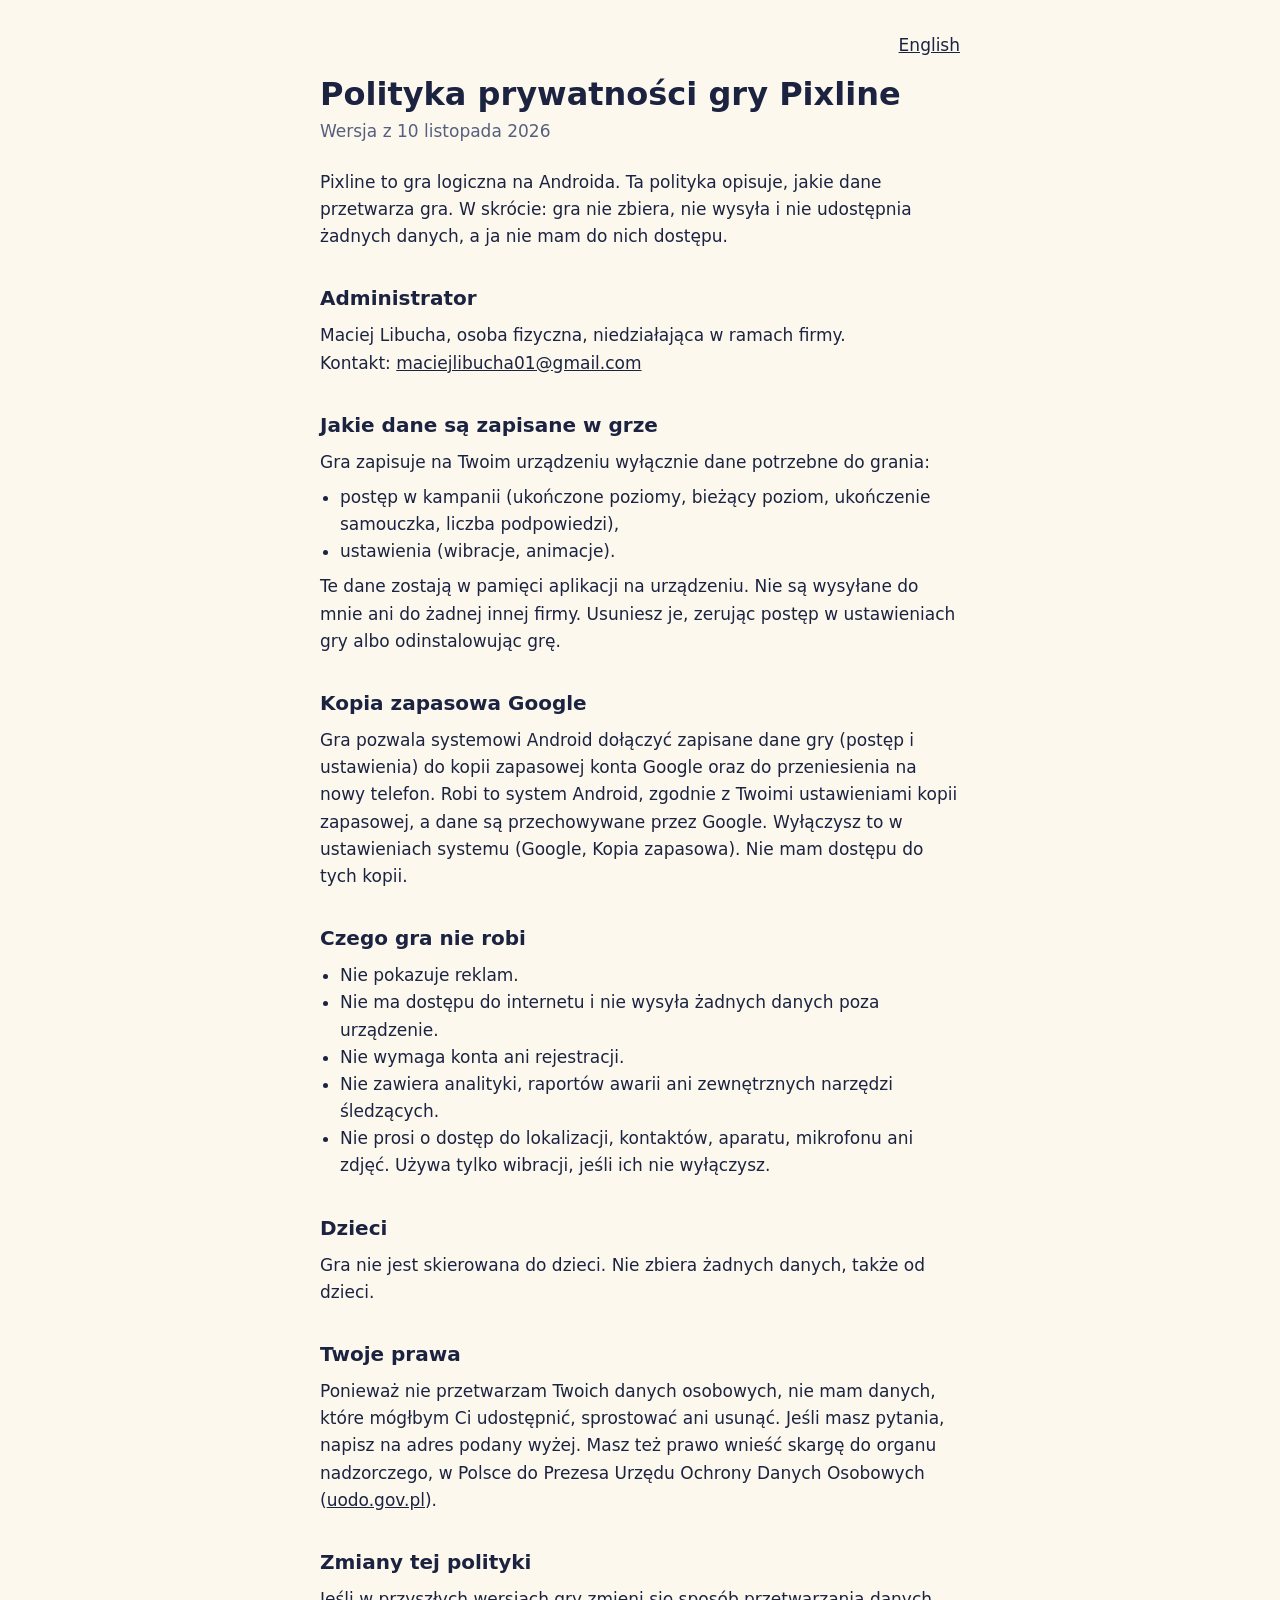
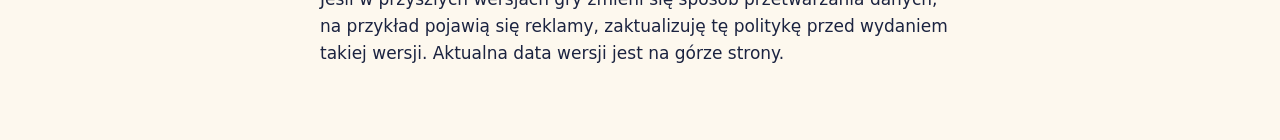
==== pl/index.html @ 83714ef3 "Polityka prywatności Pixline (PL i EN) Co-Authored-By: Claude Sonnet 5.5 <noreply@anthropic.com>" ====
<!doctype html>
<html lang="pl">
<head>
  <meta charset="utf-8">
  <meta name="viewport" content="width=device-width, initial-scale=1">
  <title>Pixline: polityka prywatności</title>
  <link rel="stylesheet" href="../style.css">
</head>
<body>
  <main>
    <p class="lang"><a href="../en/">English</a></p>
    <h1>Polityka prywatności gry Pixline</h1>
    <p class="meta">Wersja z 10 listopada 2026</p>

    <p>Pixline to gra logiczna na Androida. Ta polityka opisuje, jakie dane przetwarza gra. W skrócie: gra nie zbiera, nie wysyła i nie udostępnia żadnych danych, a ja nie mam do nich dostępu.</p>

    <h2>Administrator</h2>
    <p>Maciej Libucha, osoba fizyczna, niedziałająca w ramach firmy.<br>
    Kontakt: <a href="mailto:maciejlibucha01@gmail.com">maciejlibucha01@gmail.com</a></p>

    <h2>Jakie dane są zapisane w grze</h2>
    <p>Gra zapisuje na Twoim urządzeniu wyłącznie dane potrzebne do grania:</p>
    <ul>
      <li>postęp w kampanii (ukończone poziomy, bieżący poziom, ukończenie samouczka, liczba podpowiedzi),</li>
      <li>ustawienia (wibracje, animacje).</li>
    </ul>
    <p>Te dane zostają w pamięci aplikacji na urządzeniu. Nie są wysyłane do mnie ani do żadnej innej firmy. Usuniesz je, zerując postęp w ustawieniach gry albo odinstalowując grę.</p>

    <h2>Kopia zapasowa Google</h2>
    <p>Gra pozwala systemowi Android dołączyć zapisane dane gry (postęp i ustawienia) do kopii zapasowej konta Google oraz do przeniesienia na nowy telefon. Robi to system Android, zgodnie z Twoimi ustawieniami kopii zapasowej, a dane są przechowywane przez Google. Wyłączysz to w ustawieniach systemu (Google, Kopia zapasowa). Nie mam dostępu do tych kopii.</p>

    <h2>Czego gra nie robi</h2>
    <ul>
      <li>Nie pokazuje reklam.</li>
      <li>Nie ma dostępu do internetu i nie wysyła żadnych danych poza urządzenie.</li>
      <li>Nie wymaga konta ani rejestracji.</li>
      <li>Nie zawiera analityki, raportów awarii ani zewnętrznych narzędzi śledzących.</li>
      <li>Nie prosi o dostęp do lokalizacji, kontaktów, aparatu, mikrofonu ani zdjęć. Używa tylko wibracji, jeśli ich nie wyłączysz.</li>
    </ul>

    <h2>Dzieci</h2>
    <p>Gra nie jest skierowana do dzieci. Nie zbiera żadnych danych, także od dzieci.</p>

    <h2>Twoje prawa</h2>
    <p>Ponieważ nie przetwarzam Twoich danych osobowych, nie mam danych, które mógłbym Ci udostępnić, sprostować ani usunąć. Jeśli masz pytania, napisz na adres podany wyżej. Masz też prawo wnieść skargę do organu nadzorczego, w Polsce do Prezesa Urzędu Ochrony Danych Osobowych (<a href="https://uodo.gov.pl">uodo.gov.pl</a>).</p>

    <h2>Zmiany tej polityki</h2>
    <p>Jeśli w przyszłych wersjach gry zmieni się sposób przetwarzania danych, na przykład pojawią się reklamy, zaktualizuję tę politykę przed wydaniem takiej wersji. Aktualna data wersji jest na górze strony.</p>
  </main>
</body>
</html>
---- style.css ----
:root {
  --bg: #fdf8ee;
  --text: #1b2340;
  --muted: #55607f;
  --card: #ffffff;
  --accent: #1b2340;
  --line: #d9d2bf;
}

@media (prefers-color-scheme: dark) {
  :root {
    --bg: #12182f;
    --text: #f4ecd8;
    --muted: #a9b2cf;
    --card: #1b2340;
    --accent: #f4ecd8;
    --line: #333d63;
  }
}

* {
  box-sizing: border-box;
}

body {
  margin: 0;
  background: var(--bg);
  color: var(--text);
  font: 17px/1.6 system-ui, -apple-system, "Segoe UI", Roboto, sans-serif;
}

main {
  max-width: 42rem;
  margin: 0 auto;
  padding: 2rem 1rem 4rem;
}

h1 {
  font-size: 2rem;
  line-height: 1.2;
  margin: 0 0 0.25rem;
}

h2 {
  font-size: 1.25rem;
  margin: 2rem 0 0.5rem;
}

p,
ul {
  margin: 0.5rem 0;
}

ul {
  padding-left: 1.25rem;
}

a {
  color: var(--accent);
}

.meta {
  color: var(--muted);
  margin: 0 0 1.5rem;
}

.lang {
  text-align: right;
  margin: 0 0 1rem;
}

.card {
  background: var(--card);
  border: 1px solid var(--line);
  border-radius: 12px;
  padding: 0.25rem 1.25rem 1rem;
  margin-top: 1.5rem;
}

.choose {
  display: flex;
  flex-wrap: wrap;
  gap: 1rem;
  margin-top: 2rem;
}

.choose a {
  flex: 1 1 12rem;
  text-align: center;
  padding: 1rem;
  border: 2px solid var(--accent);
  border-radius: 12px;
  font-weight: 600;
  text-decoration: none;
}
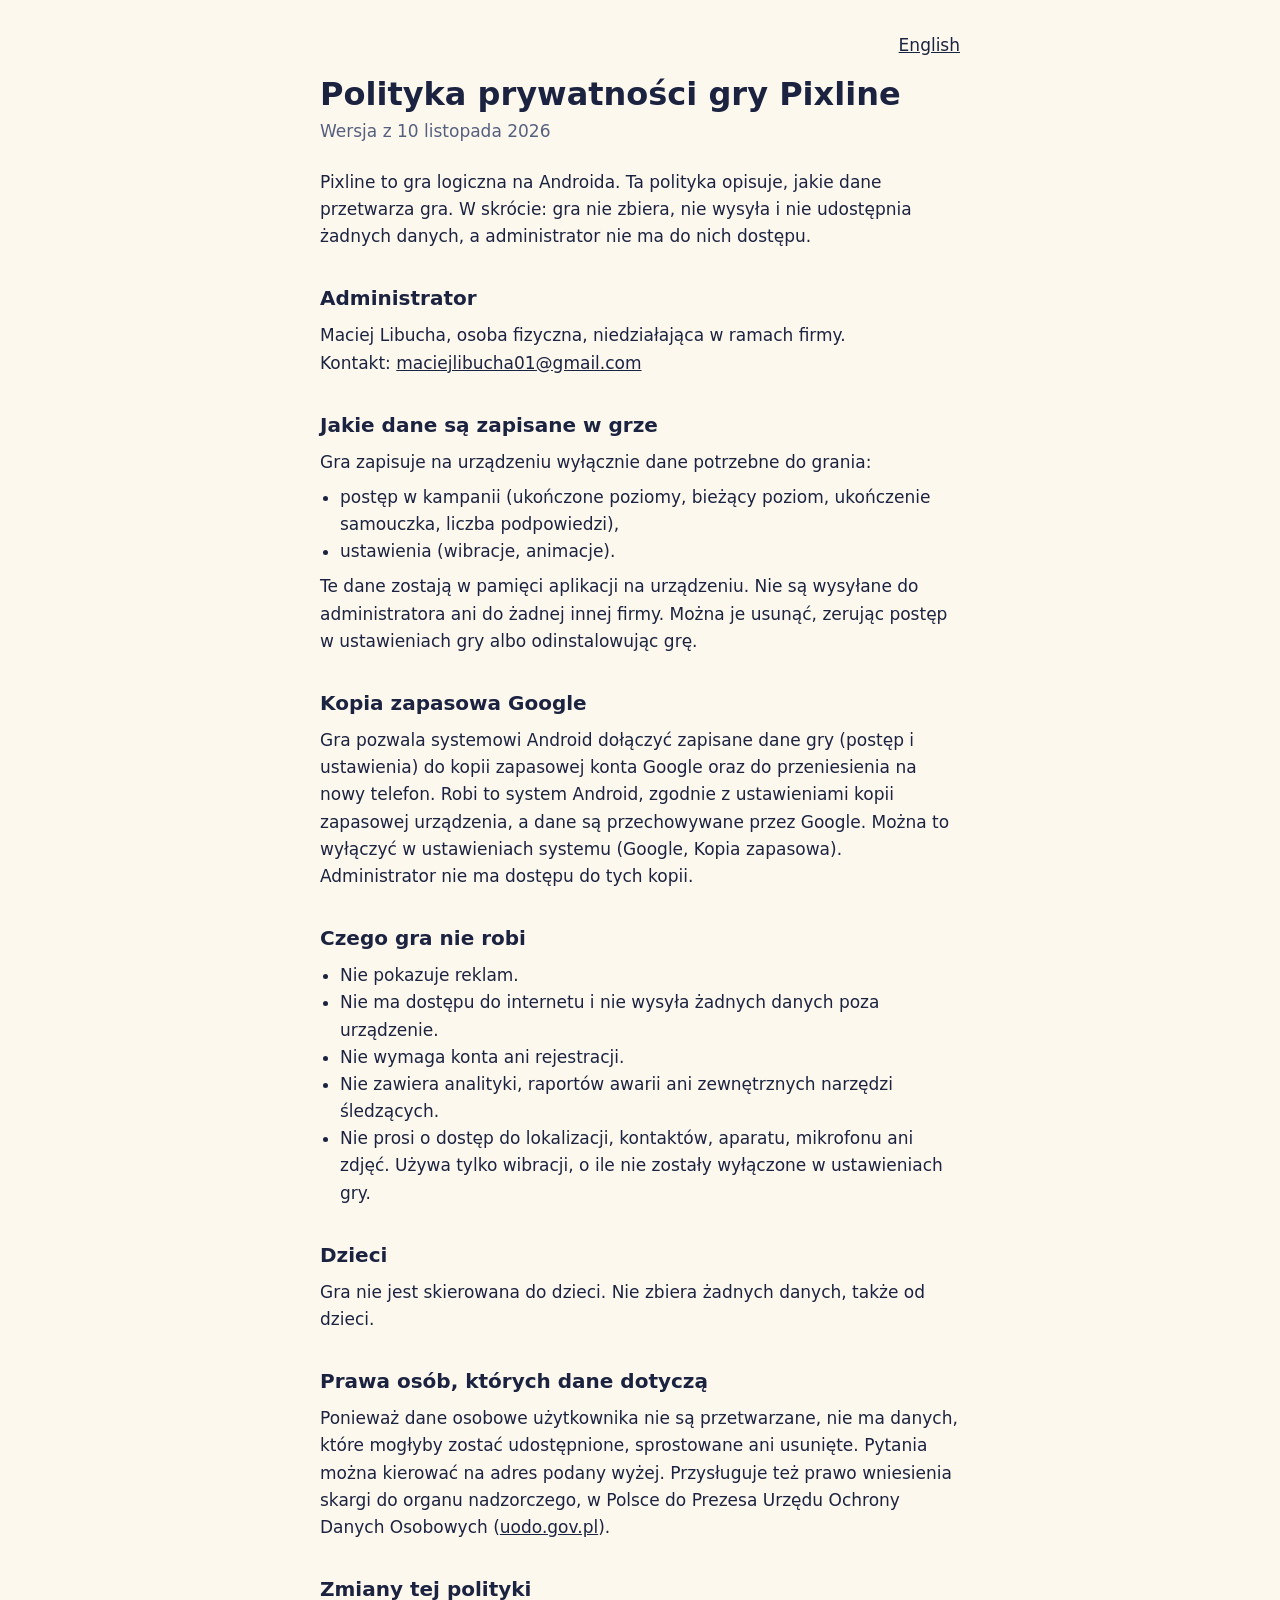
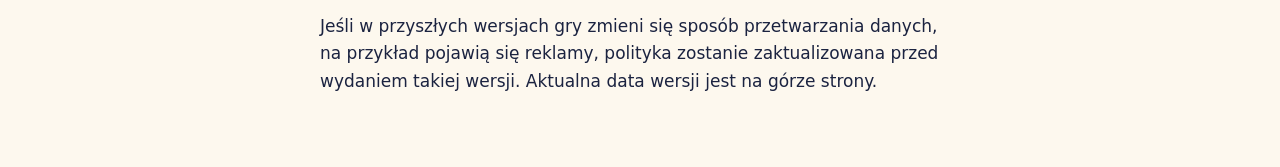
==== commit 1b5a36a2: "Polityka prywatności: sformułowania bezosobowe Co-Authored-By: Claude Sonnet 5.5 <noreply@anthropic." ====
--- a/pl/index.html
+++ b/pl/index.html
@@ -12,22 +12,22 @@
     <h1>Polityka prywatności gry Pixline</h1>
     <p class="meta">Wersja z 10 listopada 2026</p>
 
-    <p>Pixline to gra logiczna na Androida. Ta polityka opisuje, jakie dane przetwarza gra. W skrócie: gra nie zbiera, nie wysyła i nie udostępnia żadnych danych, a ja nie mam do nich dostępu.</p>
+    <p>Pixline to gra logiczna na Androida. Ta polityka opisuje, jakie dane przetwarza gra. W skrócie: gra nie zbiera, nie wysyła i nie udostępnia żadnych danych, a administrator nie ma do nich dostępu.</p>
 
     <h2>Administrator</h2>
     <p>Maciej Libucha, osoba fizyczna, niedziałająca w ramach firmy.<br>
     Kontakt: <a href="mailto:maciejlibucha01@gmail.com">maciejlibucha01@gmail.com</a></p>
 
     <h2>Jakie dane są zapisane w grze</h2>
-    <p>Gra zapisuje na Twoim urządzeniu wyłącznie dane potrzebne do grania:</p>
+    <p>Gra zapisuje na urządzeniu wyłącznie dane potrzebne do grania:</p>
     <ul>
       <li>postęp w kampanii (ukończone poziomy, bieżący poziom, ukończenie samouczka, liczba podpowiedzi),</li>
       <li>ustawienia (wibracje, animacje).</li>
     </ul>
-    <p>Te dane zostają w pamięci aplikacji na urządzeniu. Nie są wysyłane do mnie ani do żadnej innej firmy. Usuniesz je, zerując postęp w ustawieniach gry albo odinstalowując grę.</p>
+    <p>Te dane zostają w pamięci aplikacji na urządzeniu. Nie są wysyłane do administratora ani do żadnej innej firmy. Można je usunąć, zerując postęp w ustawieniach gry albo odinstalowując grę.</p>
 
     <h2>Kopia zapasowa Google</h2>
-    <p>Gra pozwala systemowi Android dołączyć zapisane dane gry (postęp i ustawienia) do kopii zapasowej konta Google oraz do przeniesienia na nowy telefon. Robi to system Android, zgodnie z Twoimi ustawieniami kopii zapasowej, a dane są przechowywane przez Google. Wyłączysz to w ustawieniach systemu (Google, Kopia zapasowa). Nie mam dostępu do tych kopii.</p>
+    <p>Gra pozwala systemowi Android dołączyć zapisane dane gry (postęp i ustawienia) do kopii zapasowej konta Google oraz do przeniesienia na nowy telefon. Robi to system Android, zgodnie z ustawieniami kopii zapasowej urządzenia, a dane są przechowywane przez Google. Można to wyłączyć w ustawieniach systemu (Google, Kopia zapasowa). Administrator nie ma dostępu do tych kopii.</p>
 
     <h2>Czego gra nie robi</h2>
     <ul>
@@ -35,17 +35,17 @@
       <li>Nie ma dostępu do internetu i nie wysyła żadnych danych poza urządzenie.</li>
       <li>Nie wymaga konta ani rejestracji.</li>
       <li>Nie zawiera analityki, raportów awarii ani zewnętrznych narzędzi śledzących.</li>
-      <li>Nie prosi o dostęp do lokalizacji, kontaktów, aparatu, mikrofonu ani zdjęć. Używa tylko wibracji, jeśli ich nie wyłączysz.</li>
+      <li>Nie prosi o dostęp do lokalizacji, kontaktów, aparatu, mikrofonu ani zdjęć. Używa tylko wibracji, o ile nie zostały wyłączone w ustawieniach gry.</li>
     </ul>
 
     <h2>Dzieci</h2>
     <p>Gra nie jest skierowana do dzieci. Nie zbiera żadnych danych, także od dzieci.</p>
 
-    <h2>Twoje prawa</h2>
-    <p>Ponieważ nie przetwarzam Twoich danych osobowych, nie mam danych, które mógłbym Ci udostępnić, sprostować ani usunąć. Jeśli masz pytania, napisz na adres podany wyżej. Masz też prawo wnieść skargę do organu nadzorczego, w Polsce do Prezesa Urzędu Ochrony Danych Osobowych (<a href="https://uodo.gov.pl">uodo.gov.pl</a>).</p>
+    <h2>Prawa osób, których dane dotyczą</h2>
+    <p>Ponieważ dane osobowe użytkownika nie są przetwarzane, nie ma danych, które mogłyby zostać udostępnione, sprostowane ani usunięte. Pytania można kierować na adres podany wyżej. Przysługuje też prawo wniesienia skargi do organu nadzorczego, w Polsce do Prezesa Urzędu Ochrony Danych Osobowych (<a href="https://uodo.gov.pl">uodo.gov.pl</a>).</p>
 
     <h2>Zmiany tej polityki</h2>
-    <p>Jeśli w przyszłych wersjach gry zmieni się sposób przetwarzania danych, na przykład pojawią się reklamy, zaktualizuję tę politykę przed wydaniem takiej wersji. Aktualna data wersji jest na górze strony.</p>
+    <p>Jeśli w przyszłych wersjach gry zmieni się sposób przetwarzania danych, na przykład pojawią się reklamy, polityka zostanie zaktualizowana przed wydaniem takiej wersji. Aktualna data wersji jest na górze strony.</p>
   </main>
 </body>
 </html>
